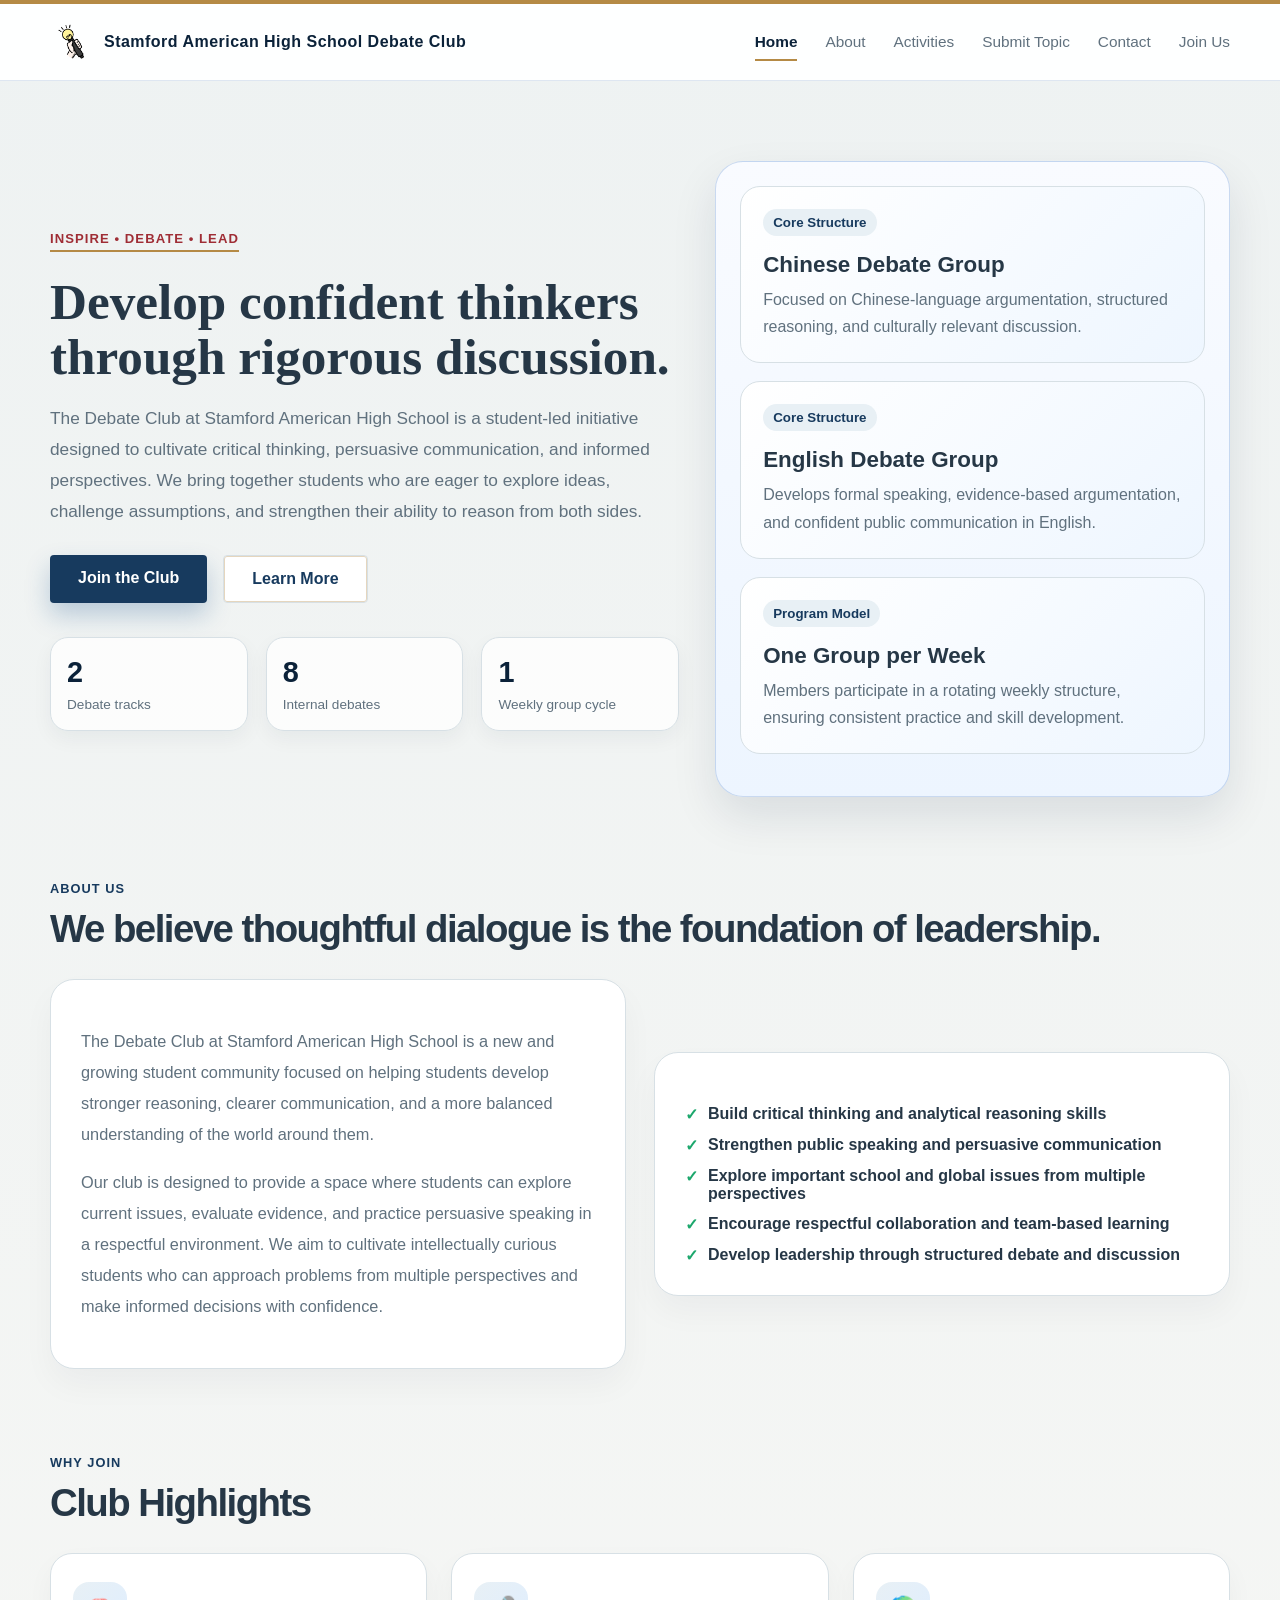
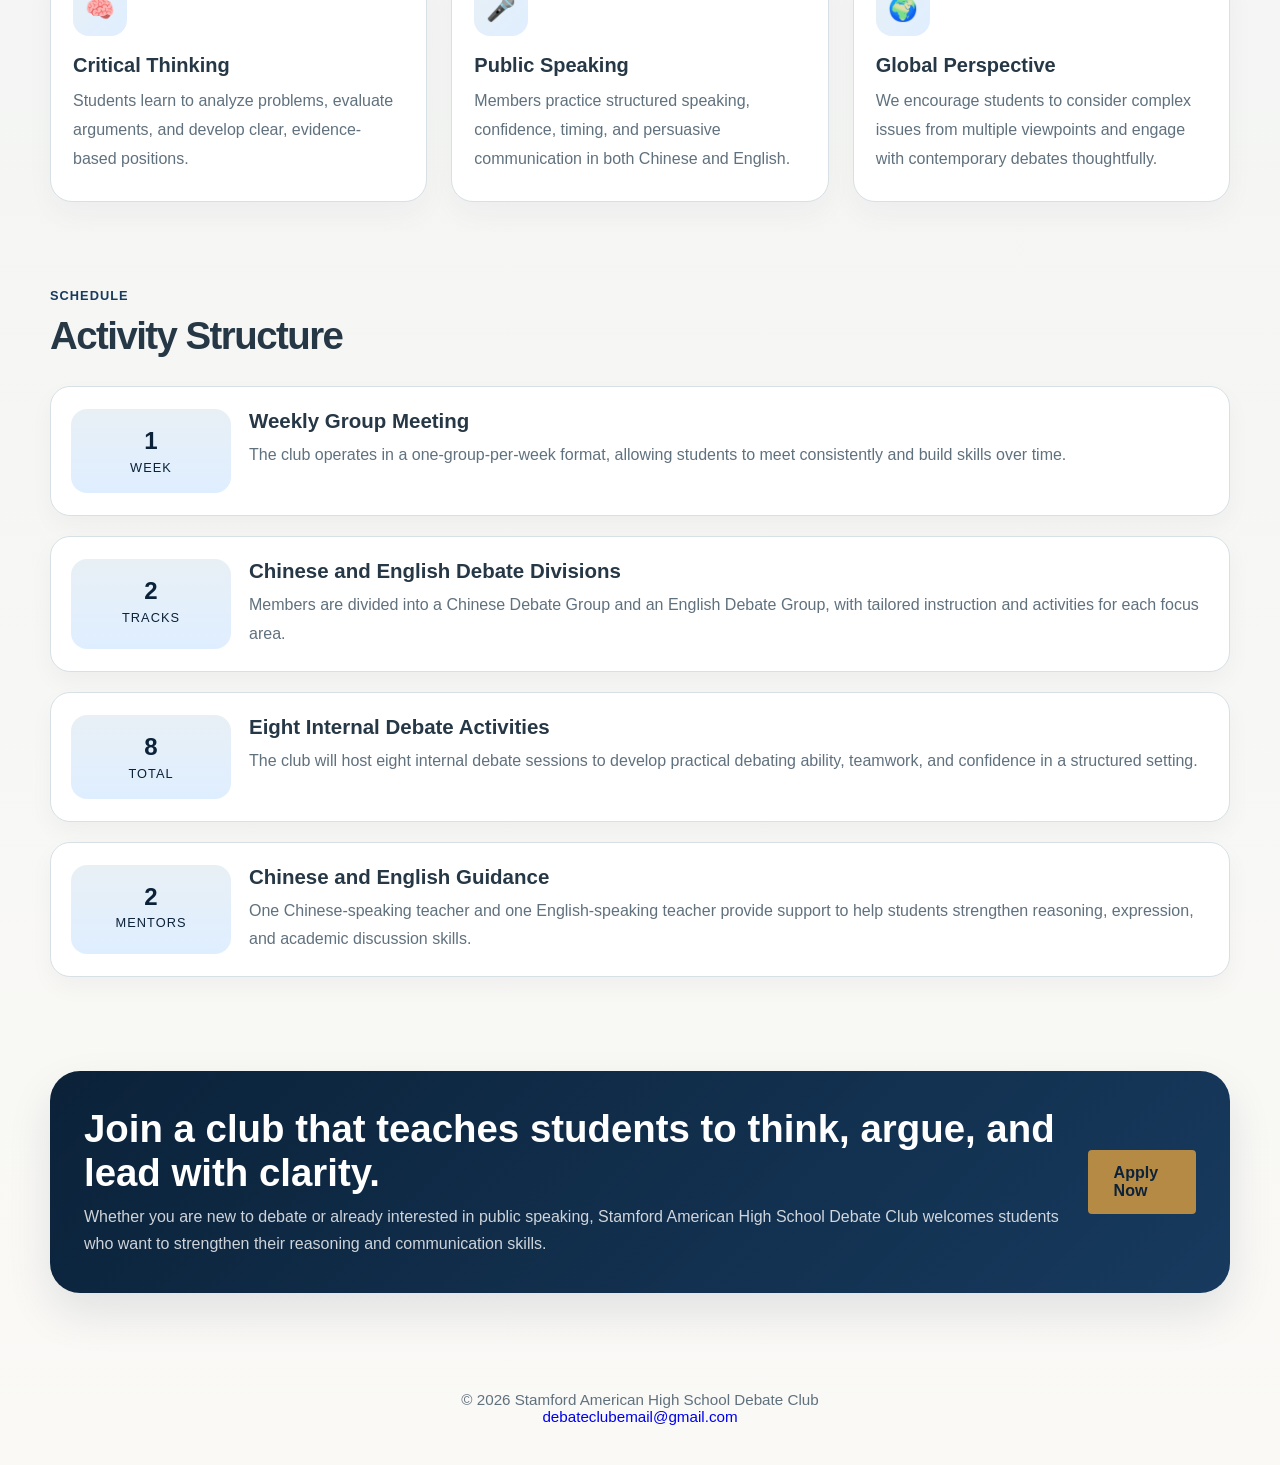
==== index.html @ eecf1a9a "Fix layout and navigation styles" ====
<!DOCTYPE html>
<html lang="zh-HK">
  <head>
    <meta charset="UTF-8" />
    <meta name="viewport" content="width=device-width, initial-scale=1.0" />
    <title>香港國際高中生辯論社 | Debate Society</title>
    <meta
      name="description"
      content="香港國際高中生辯論社是一個聚焦演說、思辨與公共討論的青年社群，鼓勵學生提升批判思維與口頭表達能力。"
    />
    <style>
      :root {
        --bg: #f4f1eb;
        --panel: #ffffff;
        --primary: #173a5e;
        --primary-dark: #0b2239;
        --secondary: #e8f0f5;
        --accent: #b58a45;
        --text: #263746;
        --muted: #60717e;
        --border: #d7e0e5;
        --shadow: 0 20px 45px rgba(11, 34, 57, 0.1);
      }

      * {
        box-sizing: border-box;
      }

      html {
        scroll-behavior: smooth;
      }

      body {
        margin: 0;
        font-family: "Avenir Next", "PingFang TC", "Microsoft JhengHei", sans-serif;
        background: linear-gradient(180deg, #eef2f2 0%, #faf9f6 100%);
        color: var(--text);
      }

      a {
        text-decoration: none;
      }

      img {
        max-width: 100%;
        display: block;
      }

      .container {
        width: min(1180px, calc(100% - 32px));
        margin: 0 auto;
      }

      header {
        position: sticky;
        top: 0;
        z-index: 20;
        background: rgba(255, 255, 255, 0.94);
        border-top: 4px solid var(--accent);
        backdrop-filter: blur(10px);
        border-bottom: 1px solid rgba(219, 228, 240, 0.9);
      }

      .nav {
        display: flex;
        align-items: center;
        justify-content: space-between;
        min-height: 76px;
      }

      .brand {
        display: flex;
        align-items: center;
        gap: 12px;
        font-weight: 700;
        color: var(--primary-dark);
        letter-spacing: 0.03em;
      }

      .logo {
        width: 42px;
        height: 42px;
        border-radius: 0;
        background: transparent;
        color: #fff;
        display: grid;
        place-items: center;
        font-size: 1.25rem;
        box-shadow: none;
      }

      .logo img {
        width: 42px;
        height: 42px;
        object-fit: contain;
      }

      .nav-links {
        display: flex;
        align-items: center;
        gap: 28px;
        font-size: 0.96rem;
        color: var(--muted);
      }

      .nav-links a {
        color: var(--muted);
        position: relative;
      }

      .nav-links a:hover {
        color: var(--primary-dark);
      }

      .nav-links a.active {
        color: var(--primary-dark);
        font-weight: 700;
      }

      .nav-links a.active::after {
        content: "";
        position: absolute;
        left: 0;
        right: 0;
        bottom: -10px;
        height: 2px;
        background: var(--accent);
      }

      .btn {
        display: inline-block;
        border: none;
        border-radius: 4px;
        padding: 14px 28px;
        font-weight: 700;
        cursor: pointer;
        transition: 0.2s ease;
      }

      .btn-primary {
        background: var(--primary);
        color: white;
        box-shadow: 0 12px 24px rgba(18, 78, 138, 0.25);
      }

      .btn-primary:hover {
        transform: translateY(-1px);
      }

      .hero {
        padding: 80px 0 40px;
      }

      .hero-grid {
        display: grid;
        grid-template-columns: 1.1fr 0.9fr;
        gap: 36px;
        align-items: center;
      }

      .eyebrow {
        display: inline-flex;
        align-items: center;
        gap: 8px;
        background: transparent;
        color: #9f2d35;
        border-bottom: 2px solid var(--accent);
        padding: 4px 0;
        font-size: 0.82rem;
        font-weight: 700;
        letter-spacing: 0.08em;
        text-transform: uppercase;
      }

      h1 {
        font-size: clamp(2.6rem, 4vw, 4.5rem);
        line-height: 1.08;
        margin: 22px 0 18px;
        letter-spacing: 0;
        font-family: Georgia, "Times New Roman", serif;
      }

      .hero-copy p {
        font-size: 1.08rem;
        color: var(--muted);
        line-height: 1.8;
        max-width: 600px;
      }

      .hero-actions {
        display: flex;
        gap: 16px;
        flex-wrap: wrap;
        margin-top: 28px;
      }

      .btn-secondary {
        background: var(--panel);
        border: 1px solid var(--border);
        color: var(--primary);
        box-shadow: inset 0 0 0 1px rgba(181, 138, 69, 0.35);
      }

      .stats {
        display: grid;
        grid-template-columns: repeat(3, minmax(120px, 1fr));
        gap: 18px;
        margin-top: 34px;
      }

      .stat {
        background: rgba(255, 255, 255, 0.8);
        border: 1px solid var(--border);
        border-radius: 18px;
        padding: 18px 16px;
        box-shadow: 0 8px 20px rgba(15, 31, 51, 0.05);
      }

      .stat strong {
        display: block;
        font-size: 1.8rem;
        color: var(--primary-dark);
      }

      .stat span {
        display: block;
        margin-top: 8px;
        font-size: 0.85rem;
        color: var(--muted);
      }

      .hero-card {
        background: linear-gradient(180deg, #f9fbff 0%, #edf5ff 100%);
        border: 1px solid rgba(143, 176, 221, 0.45);
        border-radius: 28px;
        box-shadow: var(--shadow);
        padding: 24px;
      }

      .event-box {
        background: linear-gradient(135deg, #ffffff, #eef6ff);
        border-radius: 20px;
        padding: 22px;
        border: 1px solid var(--border);
        margin-bottom: 18px;
      }

      .event-box small {
        display: inline-block;
        background: var(--secondary);
        color: var(--primary);
        padding: 6px 10px;
        border-radius: 999px;
        font-weight: 700;
      }

      .event-box h3 {
        margin: 16px 0 8px;
        font-size: 1.4rem;
      }

      .event-box p {
        margin: 0;
        color: var(--muted);
        line-height: 1.7;
      }

      .section {
        padding: 42px 0;
      }

      .section-heading {
        margin-bottom: 28px;
      }

      .section-heading span {
        color: var(--primary);
        font-weight: 700;
        letter-spacing: 0.08em;
        text-transform: uppercase;
        font-size: 0.8rem;
      }

      .section-heading h2 {
        margin: 10px 0 0;
        font-size: clamp(2rem, 3vw, 3rem);
        letter-spacing: -0.04em;
      }

      .grid-three {
        display: grid;
        grid-template-columns: repeat(3, minmax(0, 1fr));
        gap: 24px;
      }

      .card {
        background: var(--panel);
        border: 1px solid var(--border);
        border-radius: 22px;
        padding: 28px 22px;
        box-shadow: 0 12px 28px rgba(15, 31, 51, 0.04);
      }

      .icon {
        width: 54px;
        height: 54px;
        border-radius: 16px;
        display: grid;
        place-items: center;
        background: linear-gradient(135deg, var(--secondary), #dfeeff);
        color: var(--primary);
        font-size: 1.5rem;
        margin-bottom: 18px;
      }

      .card h3 {
        margin: 0 0 10px;
        font-size: 1.25rem;
      }

      .card p {
        margin: 0;
        line-height: 1.8;
        color: var(--muted);
      }

      .about-grid {
        display: grid;
        grid-template-columns: 1fr 1fr;
        gap: 28px;
        align-items: center;
      }

      .about-panel {
        background: var(--panel);
        border: 1px solid var(--border);
        border-radius: 24px;
        padding: 30px;
        box-shadow: 0 16px 32px rgba(15, 31, 51, 0.04);
      }

      .about-panel p {
        color: var(--muted);
        line-height: 1.9;
        font-size: 1.02rem;
      }

      .check-list {
        list-style: none;
        padding: 0;
        margin: 22px 0 0;
        display: grid;
        gap: 12px;
      }

      .check-list li {
        display: flex;
        gap: 10px;
        color: var(--text);
        font-weight: 600;
      }

      .check-list li::before {
        content: "✓";
        color: #1ca76c;
        font-weight: 900;
      }

      .schedule {
        display: grid;
        gap: 20px;
      }

      .schedule-item {
        display: grid;
        grid-template-columns: 160px 1fr;
        gap: 18px;
        background: var(--panel);
        border: 1px solid var(--border);
        border-radius: 20px;
        padding: 22px 20px;
        box-shadow: 0 10px 24px rgba(15, 31, 51, 0.04);
      }

      .date {
        background: linear-gradient(180deg, var(--secondary), #dfeeff);
        border-radius: 16px;
        padding: 18px 14px;
        text-align: center;
        color: var(--primary-dark);
      }

      .date strong {
        display: block;
        font-size: 1.5rem;
        line-height: 1.2;
      }

      .date span {
        display: block;
        font-size: 0.8rem;
        letter-spacing: 0.08em;
        text-transform: uppercase;
        margin-top: 4px;
      }

      .schedule-content h3 {
        margin: 0 0 8px;
        font-size: 1.28rem;
      }

      .schedule-content p {
        margin: 0;
        line-height: 1.8;
        color: var(--muted);
      }

      .cta {
        padding: 52px 0 72px;
      }

      .cta-box {
        background: linear-gradient(135deg, var(--primary-dark), var(--primary));
        color: white;
        border-radius: 30px;
        padding: 36px 34px;
        display: flex;
        align-items: center;
        justify-content: space-between;
        gap: 20px;
        box-shadow: var(--shadow);
      }

      .cta-box h2 {
        margin: 0 0 8px;
        font-size: clamp(1.8rem, 3vw, 2.6rem);
      }

      .cta-box p {
        margin: 0;
        color: rgba(255, 255, 255, 0.8);
        line-height: 1.7;
      }

      .cta-box .btn {
        background: var(--accent);
        color: var(--primary-dark);
        padding-inline: 26px;
      }

      footer {
        padding: 26px 0 40px;
        text-align: center;
        color: var(--muted);
        font-size: 0.95rem;
      }

      @media (max-width: 900px) {
        .hero-grid,
        .about-grid,
        .grid-three {
          grid-template-columns: 1fr;
        }

        .nav {
          flex-wrap: wrap;
          gap: 12px;
          padding: 12px 0;
        }

        .nav-links {
          width: 100%;
          justify-content: space-between;
          gap: 12px;
          flex-wrap: wrap;
        }
      }

      @media (max-width: 620px) {
        .nav {
          gap: 10px;
        }

        .brand {
          width: 100%;
        }

        .brand span {
          font-size: 0.9rem;
          line-height: 1.25;
        }

        .nav-links {
          width: 100%;
          justify-content: flex-start;
          overflow-x: auto;
          flex-wrap: nowrap;
          padding-bottom: 4px;
          white-space: nowrap;
        }

        .schedule-item {
          grid-template-columns: 1fr;
        }

        .cta-box {
          flex-direction: column;
          align-items: flex-start;
        }

        .stats {
          grid-template-columns: 1fr;
        }
      }
    </style>
  </head>
  <body>
    <header>
      <div class="container nav">
        <div class="brand">
          <div class="logo">
            <img src="debate-club-logo.png" alt="Stamford American High School Debate Club logo" onerror="this.style.display='none'; this.parentElement.textContent='D';" />
          </div>
          <span>Stamford American High School Debate Club</span>
        </div>

        <nav class="nav-links" aria-label="Main navigation">
          <a href="index.html" class="active">Home</a>
          <a href="about.html">About</a>
          <a href="activities.html">Activities</a>
          <a href="topics.html">Submit Topic</a>
          <a href="contact.html">Contact</a>
          <a href="https://docs.google.com/forms/d/e/1FAIpQLSdCevJxWN49QjfQJ-eBzzeomflN6wFePAlfBcm75fVseMZG7w/viewform?usp=dialog" target="_blank" rel="noopener">Join Us</a>
        </nav>
      </div>
    </header>

    <main>
      <section class="hero">
        <div class="container hero-grid">
          <div class="hero-copy">
            <div class="eyebrow">Inspire • Debate • Lead</div>
            <h1>Develop confident thinkers through rigorous discussion.</h1>
            <p>
              The Debate Club at Stamford American High School is a student-led initiative designed to cultivate critical thinking,
              persuasive communication, and informed perspectives. We bring together students who are eager to explore ideas,
              challenge assumptions, and strengthen their ability to reason from both sides.
            </p>

            <div class="hero-actions">
              <a class="btn btn-primary" href="https://docs.google.com/forms/d/e/1FAIpQLSdCevJxWN49QjfQJ-eBzzeomflN6wFePAlfBcm75fVseMZG7w/viewform?usp=dialog" target="_blank" rel="noopener">Join the Club</a>
              <a class="btn btn-secondary" href="about.html">Learn More</a>
            </div>

            <div class="stats">
              <div class="stat">
                <strong>2</strong>
                <span>Debate tracks</span>
              </div>
              <div class="stat">
                <strong>8</strong>
                <span>Internal debates</span>
              </div>
              <div class="stat">
                <strong>1</strong>
                <span>Weekly group cycle</span>
              </div>
            </div>
          </div>

          <div class="hero-card" aria-label="Club activity preview">
            <div class="event-box">
              <small>Core Structure</small>
              <h3>Chinese Debate Group</h3>
              <p>Focused on Chinese-language argumentation, structured reasoning, and culturally relevant discussion.</p>
            </div>
            <div class="event-box">
              <small>Core Structure</small>
              <h3>English Debate Group</h3>
              <p>Develops formal speaking, evidence-based argumentation, and confident public communication in English.</p>
            </div>
            <div class="event-box">
              <small>Program Model</small>
              <h3>One Group per Week</h3>
              <p>Members participate in a rotating weekly structure, ensuring consistent practice and skill development.</p>
            </div>
          </div>
        </div>
      </section>

      <section class="section" id="about">
        <div class="container">
          <div class="section-heading">
            <span>About Us</span>
            <h2>We believe thoughtful dialogue is the foundation of leadership.</h2>
          </div>

          <div class="about-grid">
            <div class="about-panel">
              <p>
                The Debate Club at Stamford American High School is a new and growing student community focused on helping students
                develop stronger reasoning, clearer communication, and a more balanced understanding of the world around them.
              </p>
              <p>
                Our club is designed to provide a space where students can explore current issues, evaluate evidence, and practice
                persuasive speaking in a respectful environment. We aim to cultivate intellectually curious students who can approach
                problems from multiple perspectives and make informed decisions with confidence.
              </p>
            </div>

            <div class="about-panel">
              <ul class="check-list">
                <li>Build critical thinking and analytical reasoning skills</li>
                <li>Strengthen public speaking and persuasive communication</li>
                <li>Explore important school and global issues from multiple perspectives</li>
                <li>Encourage respectful collaboration and team-based learning</li>
                <li>Develop leadership through structured debate and discussion</li>
              </ul>
            </div>
          </div>
        </div>
      </section>

      <section class="section" id="features">
        <div class="container">
          <div class="section-heading">
            <span>Why Join</span>
            <h2>Club Highlights</h2>
          </div>

          <div class="grid-three">
            <article class="card">
              <div class="icon">🧠</div>
              <h3>Critical Thinking</h3>
              <p>Students learn to analyze problems, evaluate arguments, and develop clear, evidence-based positions.</p>
            </article>

            <article class="card">
              <div class="icon">🎤</div>
              <h3>Public Speaking</h3>
              <p>Members practice structured speaking, confidence, timing, and persuasive communication in both Chinese and English.</p>
            </article>

            <article class="card">
              <div class="icon">🌍</div>
              <h3>Global Perspective</h3>
              <p>We encourage students to consider complex issues from multiple viewpoints and engage with contemporary debates thoughtfully.</p>
            </article>
          </div>
        </div>
      </section>

      <section class="section" id="schedule">
        <div class="container">
          <div class="section-heading">
            <span>Schedule</span>
            <h2>Activity Structure</h2>
          </div>

          <div class="schedule">
            <article class="schedule-item">
              <div class="date">
                <strong>1</strong>
                <span>Week</span>
              </div>
              <div class="schedule-content">
                <h3>Weekly Group Meeting</h3>
                <p>
                  The club operates in a one-group-per-week format, allowing students to meet consistently and build skills over time.
                </p>
              </div>
            </article>

            <article class="schedule-item">
              <div class="date">
                <strong>2</strong>
                <span>Tracks</span>
              </div>
              <div class="schedule-content">
                <h3>Chinese and English Debate Divisions</h3>
                <p>
                  Members are divided into a Chinese Debate Group and an English Debate Group, with tailored instruction and activities for each focus area.
                </p>
              </div>
            </article>

            <article class="schedule-item">
              <div class="date">
                <strong>8</strong>
                <span>Total</span>
              </div>
              <div class="schedule-content">
                <h3>Eight Internal Debate Activities</h3>
                <p>
                  The club will host eight internal debate sessions to develop practical debating ability, teamwork, and confidence in a structured setting.
                </p>
              </div>
            </article>

            <article class="schedule-item">
              <div class="date">
                <strong>2</strong>
                <span>Mentors</span>
              </div>
              <div class="schedule-content">
                <h3>Chinese and English Guidance</h3>
                <p>
                  One Chinese-speaking teacher and one English-speaking teacher provide support to help students strengthen reasoning, expression, and academic discussion skills.
                </p>
              </div>
            </article>
          </div>
        </div>
      </section>

      <section class="cta" id="join">
        <div class="container">
          <div class="cta-box">
            <div>
              <h2>Join a club that teaches students to think, argue, and lead with clarity.</h2>
              <p>
                Whether you are new to debate or already interested in public speaking, Stamford American High School Debate Club welcomes students who want to strengthen their reasoning and communication skills.
              </p>
            </div>
            <a class="btn" href="https://docs.google.com/forms/d/e/1FAIpQLSdCevJxWN49QjfQJ-eBzzeomflN6wFePAlfBcm75fVseMZG7w/viewform?usp=dialog" target="_blank" rel="noopener">Apply Now</a>
          </div>
        </div>
      </section>
    </main>

    <footer>
      <div>© 2026 Stamford American High School Debate Club</div>
      <a href="mailto:debateclubemail@gmail.com">debateclubemail@gmail.com</a>
    </footer>
  </body>
</html>
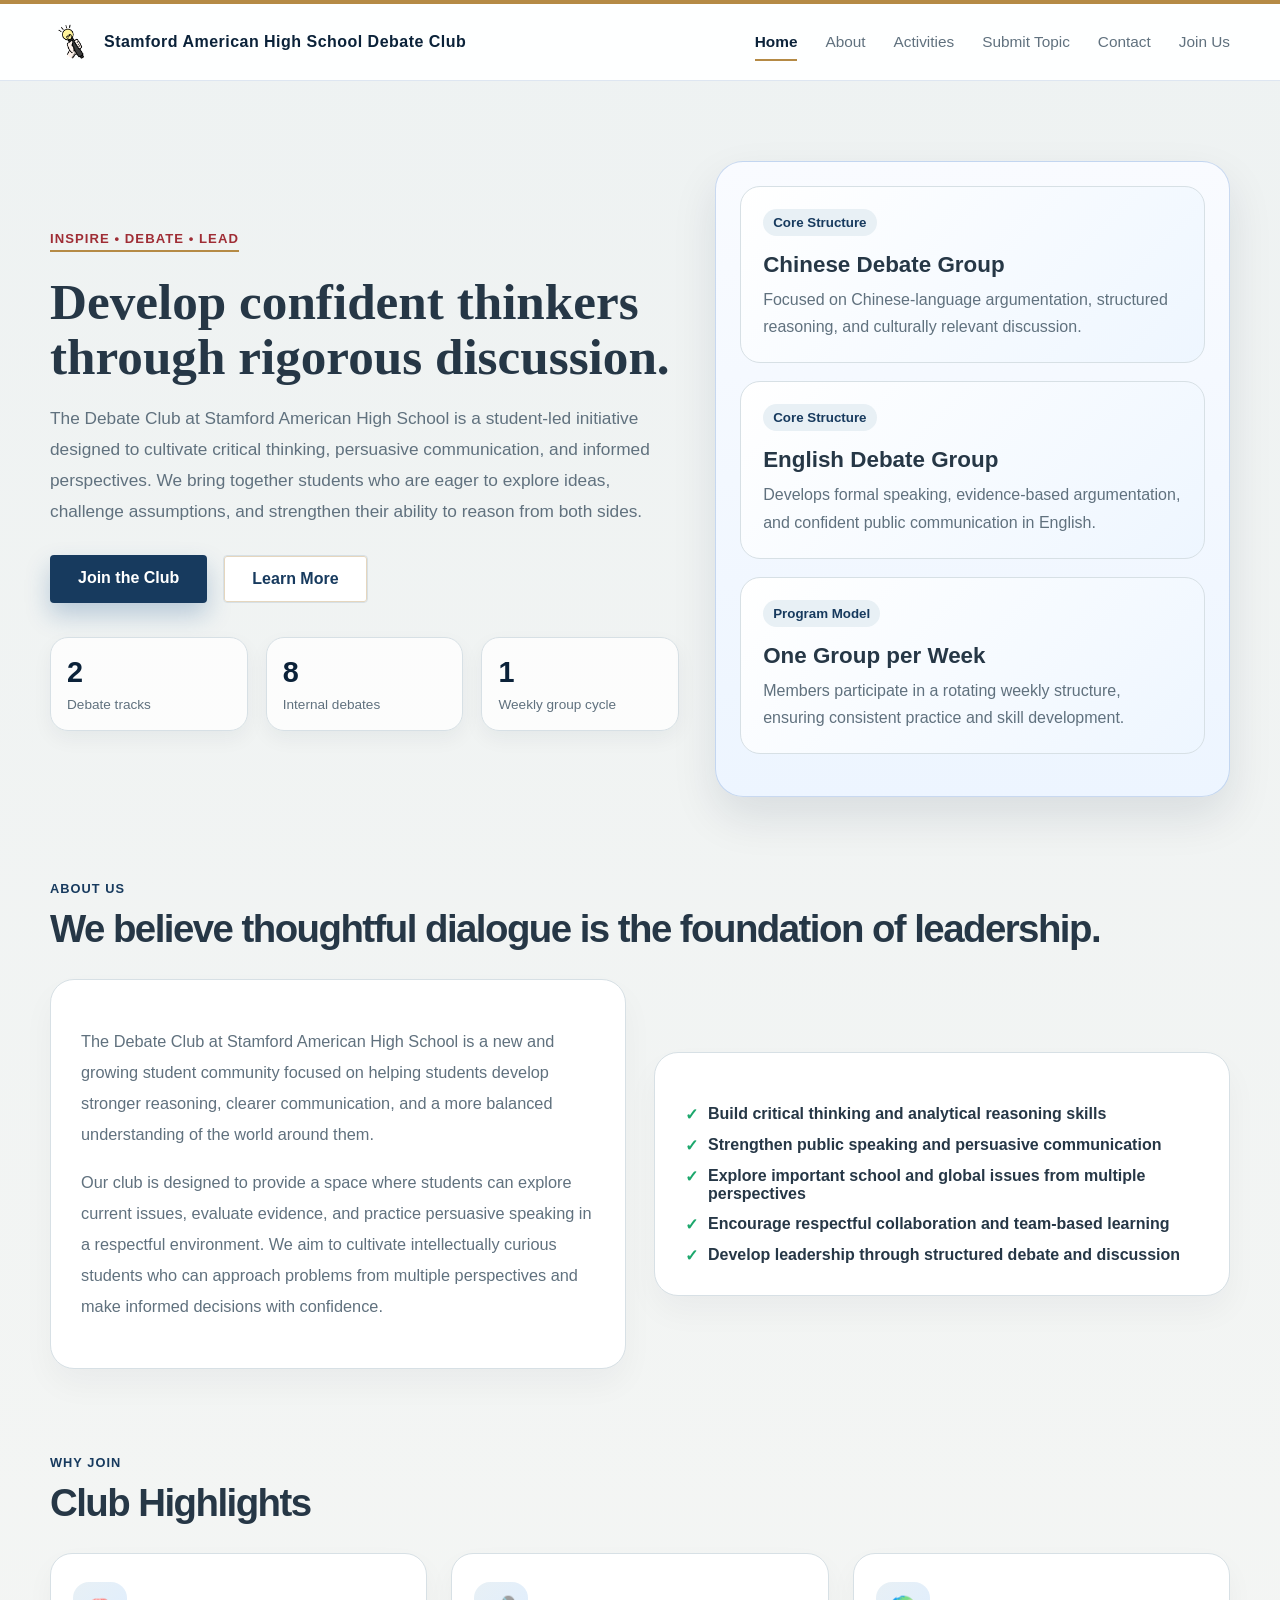
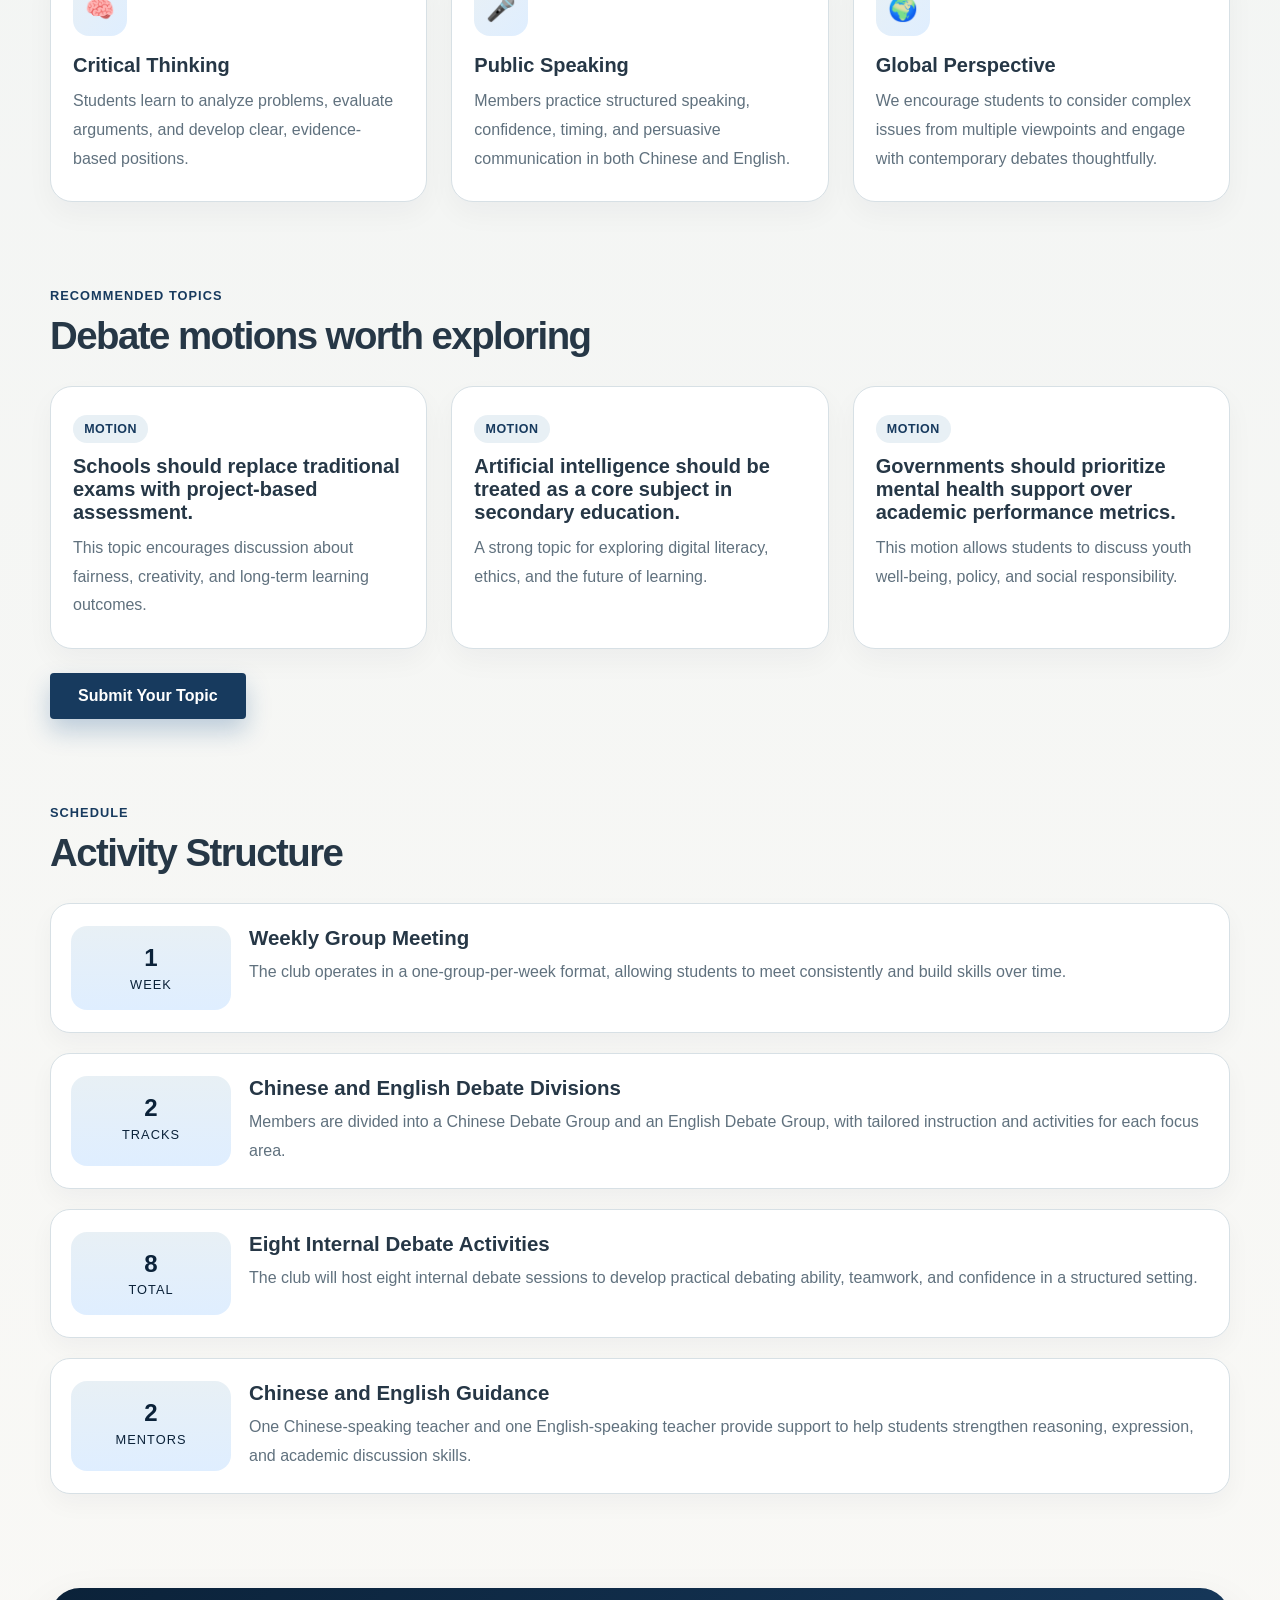
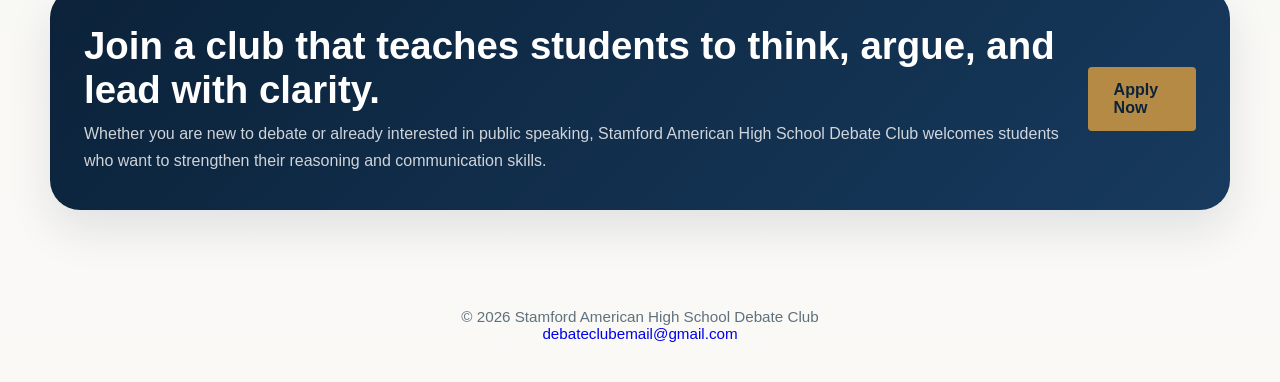
==== commit 60140ddd: "Add recommended topic section" ====
--- a/index.html
+++ b/index.html
@@ -3,10 +3,10 @@
   <head>
     <meta charset="UTF-8" />
     <meta name="viewport" content="width=device-width, initial-scale=1.0" />
-    <title>香港國際高中生辯論社 | Debate Society</title>
+    <title>Stamford American High School Debate Club</title>
     <meta
       name="description"
-      content="香港國際高中生辯論社是一個聚焦演說、思辨與公共討論的青年社群，鼓勵學生提升批判思維與口頭表達能力。"
+      content="Stamford American High School Debate Club is a student-led debate community focused on critical thinking, persuasive communication, and respectful discussion."
     />
     <style>
       :root {
@@ -446,6 +446,25 @@
         background: var(--accent);
         color: var(--primary-dark);
         padding-inline: 26px;
+      }
+
+      .recommend-actions {
+        margin-top: 24px;
+        display: flex;
+        justify-content: flex-start;
+      }
+
+      .topic-tag {
+        display: inline-block;
+        margin-bottom: 12px;
+        padding: 0.42rem 0.7rem;
+        border-radius: 999px;
+        background: var(--secondary);
+        color: var(--primary);
+        font-size: 0.78rem;
+        font-weight: 700;
+        letter-spacing: 0.04em;
+        text-transform: uppercase;
       }
 
       footer {
@@ -650,6 +669,39 @@
         </div>
       </section>
 
+      <section class="section" id="recommended-topics">
+        <div class="container">
+          <div class="section-heading">
+            <span>Recommended Topics</span>
+            <h2>Debate motions worth exploring</h2>
+          </div>
+
+          <div class="grid-three">
+            <article class="card">
+              <span class="topic-tag">Motion</span>
+              <h3>Schools should replace traditional exams with project-based assessment.</h3>
+              <p>This topic encourages discussion about fairness, creativity, and long-term learning outcomes.</p>
+            </article>
+
+            <article class="card">
+              <span class="topic-tag">Motion</span>
+              <h3>Artificial intelligence should be treated as a core subject in secondary education.</h3>
+              <p>A strong topic for exploring digital literacy, ethics, and the future of learning.</p>
+            </article>
+
+            <article class="card">
+              <span class="topic-tag">Motion</span>
+              <h3>Governments should prioritize mental health support over academic performance metrics.</h3>
+              <p>This motion allows students to discuss youth well-being, policy, and social responsibility.</p>
+            </article>
+          </div>
+
+          <div class="recommend-actions">
+            <a class="btn btn-primary" href="topics.html">Submit Your Topic</a>
+          </div>
+        </div>
+      </section>
+
       <section class="section" id="schedule">
         <div class="container">
           <div class="section-heading">
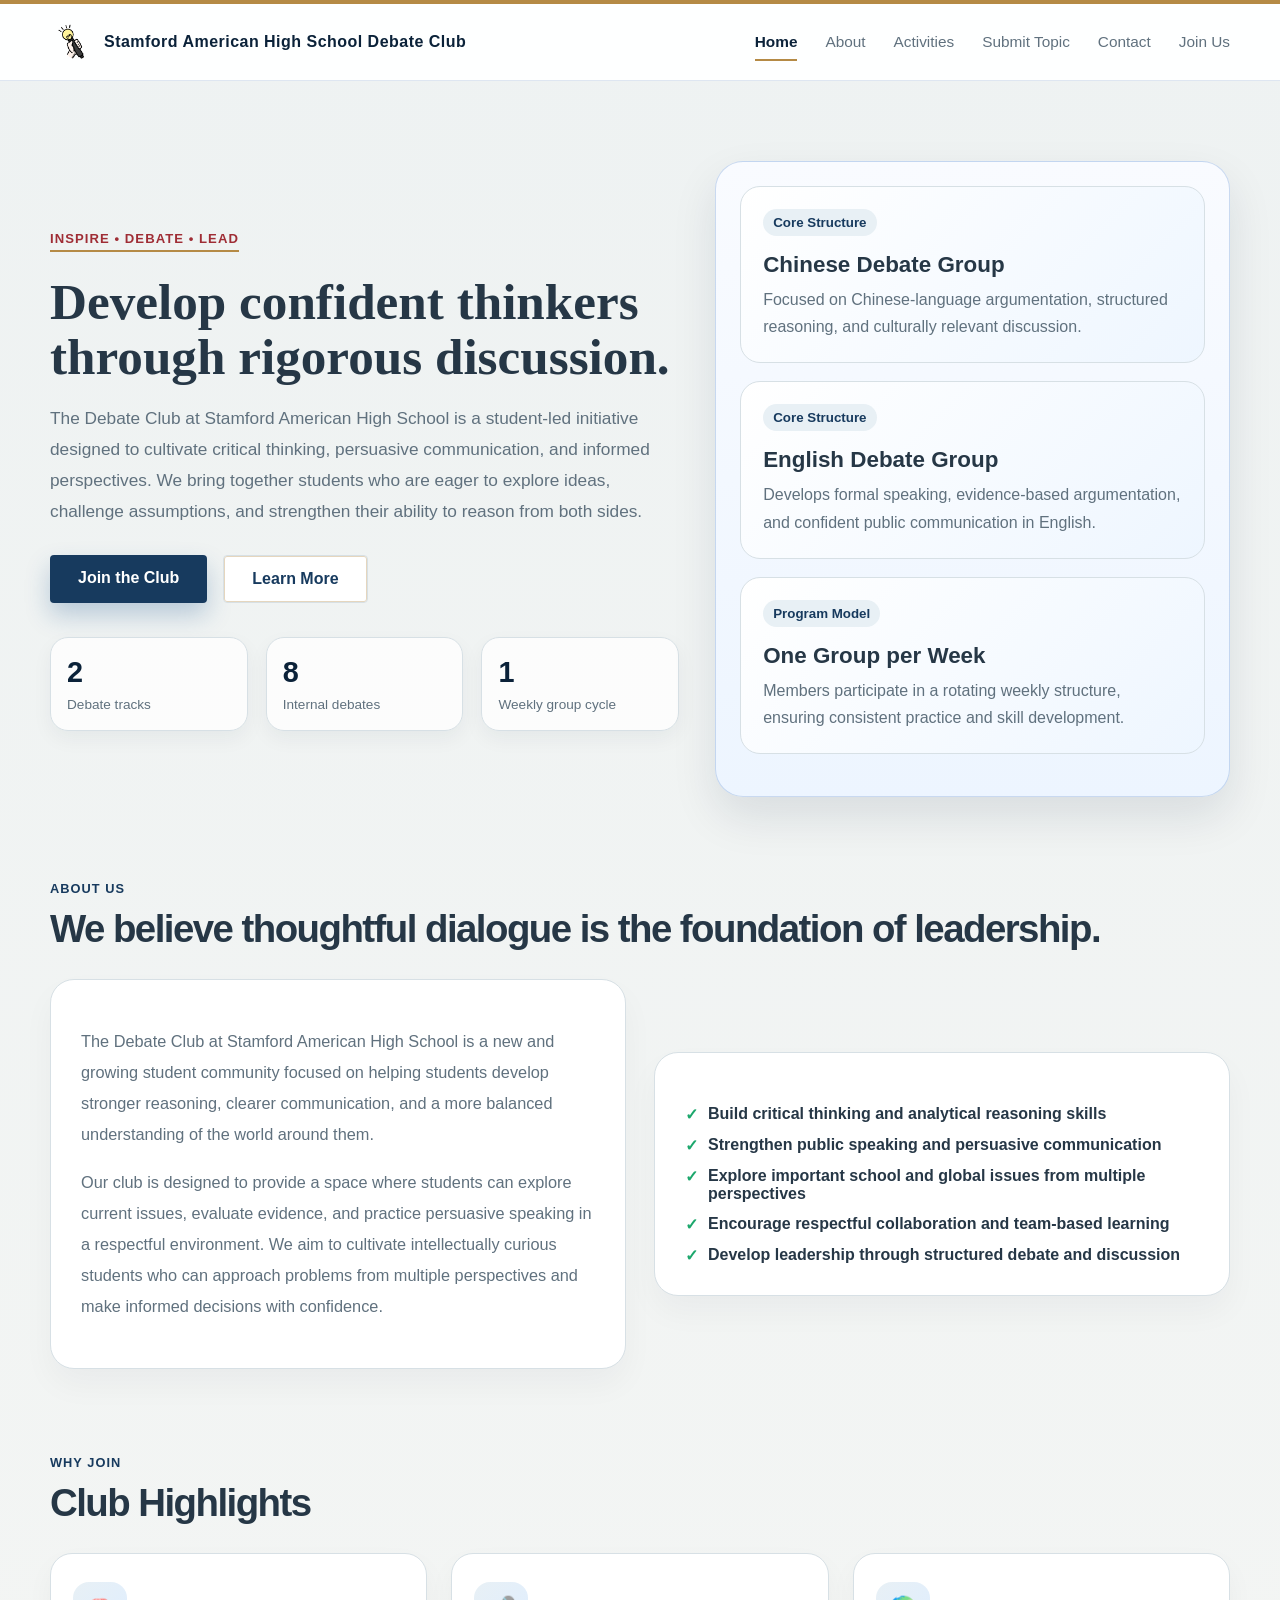
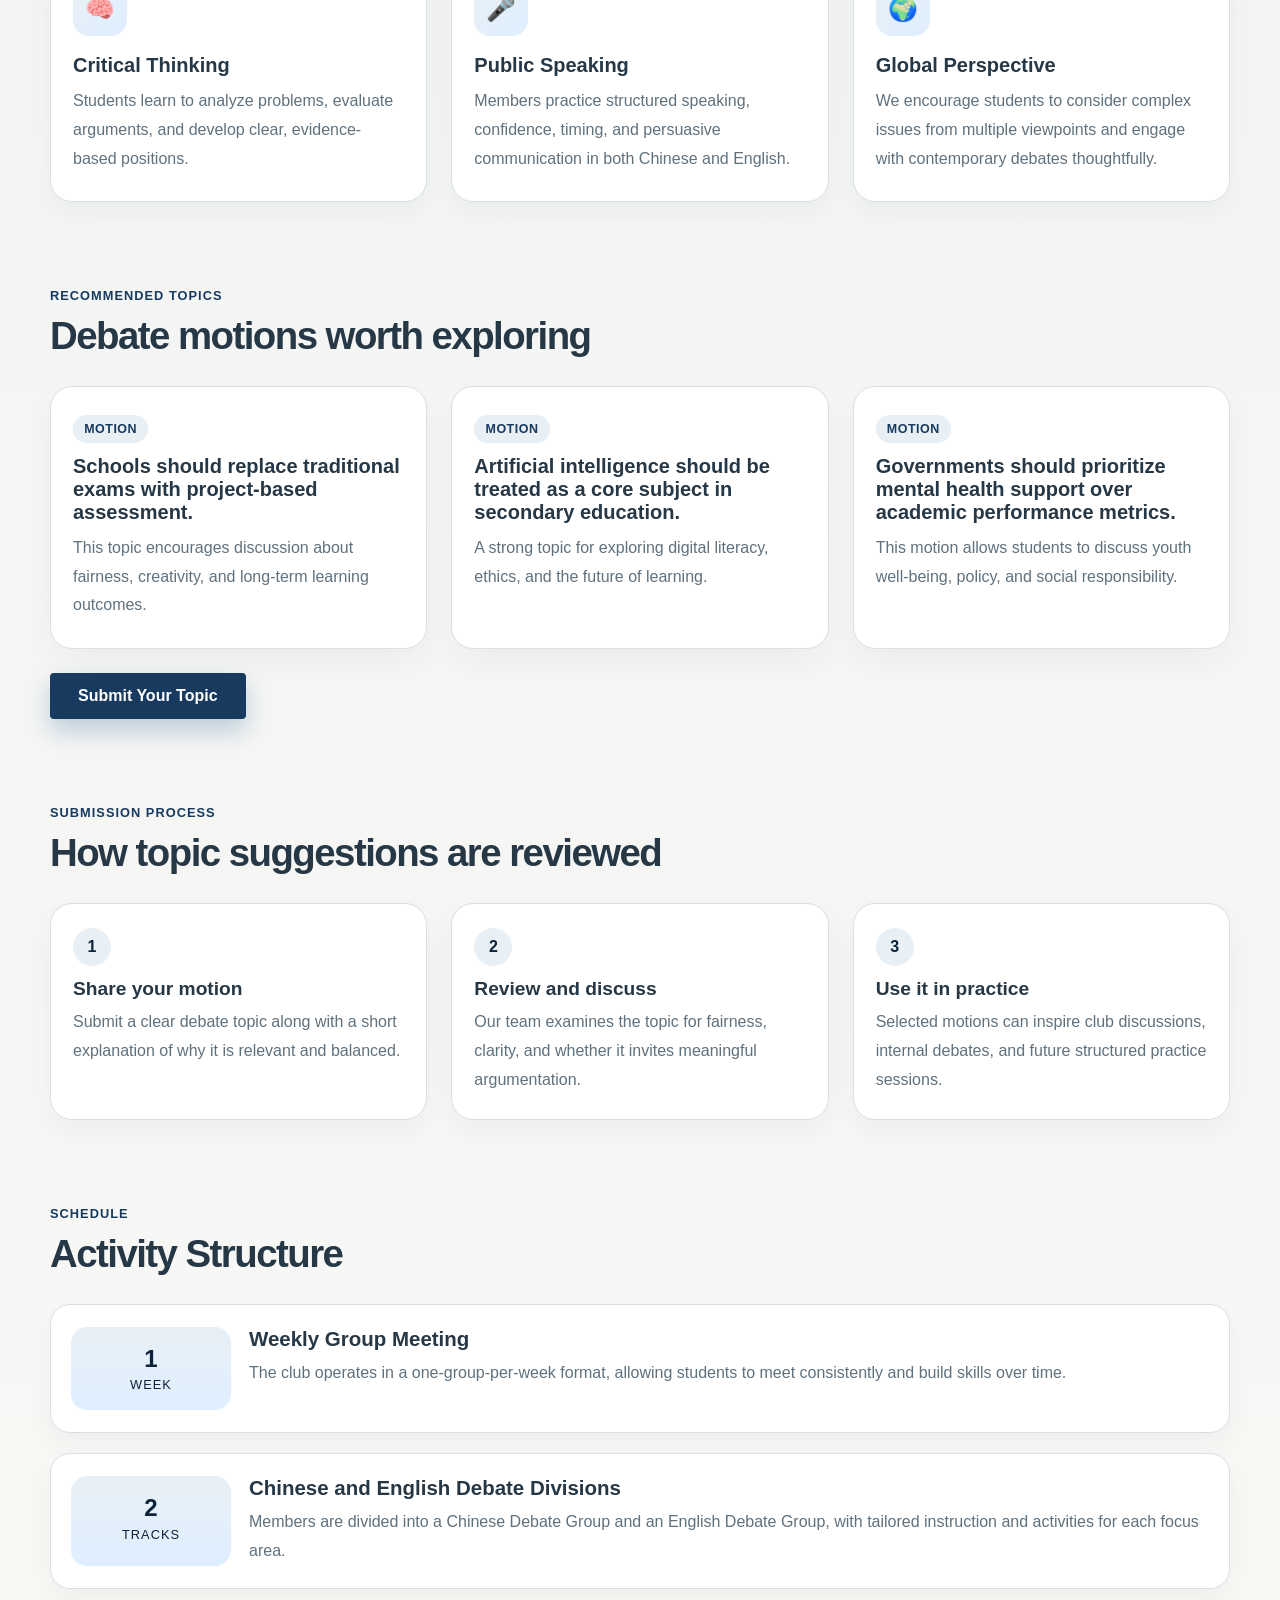
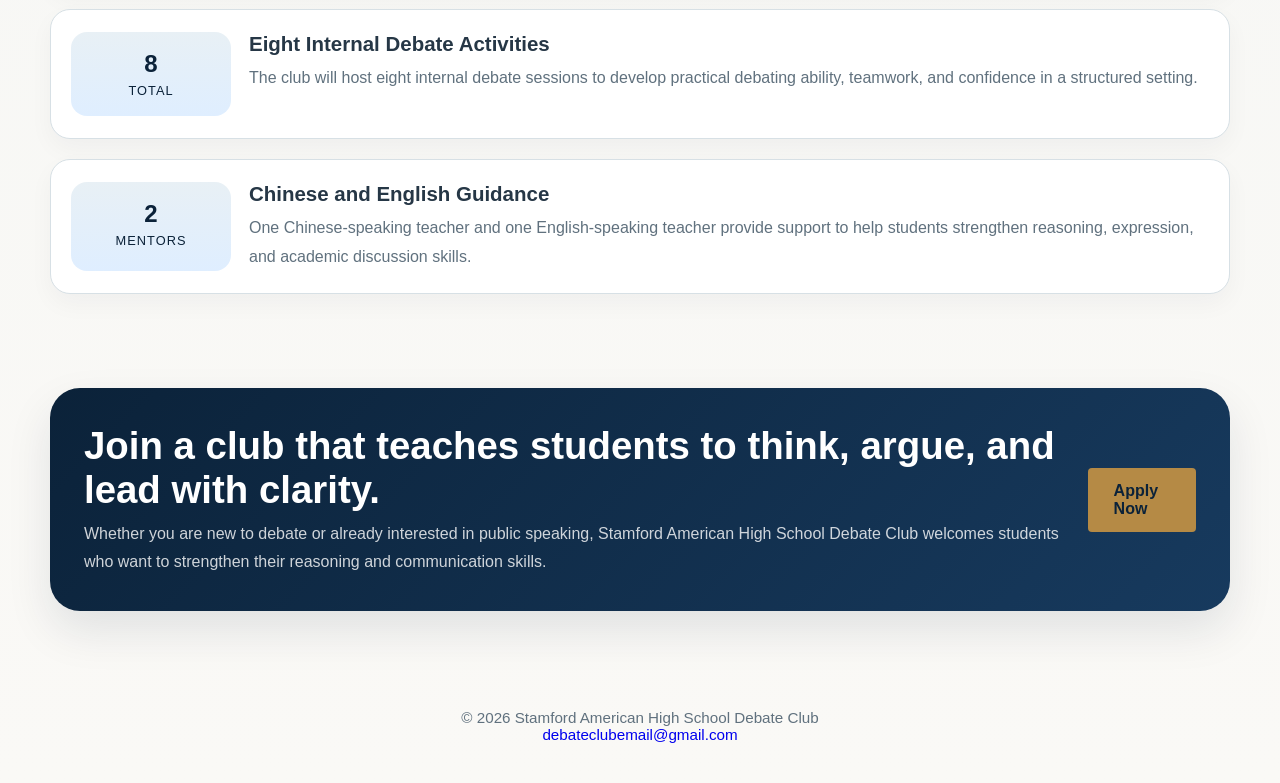
==== commit 68500a6b: "Finalize club website refinement" ====
--- a/index.html
+++ b/index.html
@@ -467,6 +467,45 @@
         text-transform: uppercase;
       }
 
+      .process-grid {
+        display: grid;
+        grid-template-columns: repeat(3, minmax(0, 1fr));
+        gap: 24px;
+        margin-top: 24px;
+      }
+
+      .process-step {
+        background: var(--panel);
+        border: 1px solid var(--border);
+        border-radius: 22px;
+        padding: 24px 22px;
+        box-shadow: 0 12px 28px rgba(15, 31, 51, 0.04);
+      }
+
+      .process-step .step-number {
+        display: inline-flex;
+        align-items: center;
+        justify-content: center;
+        width: 38px;
+        height: 38px;
+        border-radius: 50%;
+        background: var(--secondary);
+        color: var(--primary-dark);
+        font-weight: 800;
+        margin-bottom: 12px;
+      }
+
+      .process-step h3 {
+        margin: 0 0 8px;
+        font-size: 1.2rem;
+      }
+
+      .process-step p {
+        margin: 0;
+        color: var(--muted);
+        line-height: 1.8;
+      }
+
       footer {
         padding: 26px 0 40px;
         text-align: center;
@@ -702,6 +741,35 @@
         </div>
       </section>
 
+      <section class="section" id="submission-process">
+        <div class="container">
+          <div class="section-heading">
+            <span>Submission Process</span>
+            <h2>How topic suggestions are reviewed</h2>
+          </div>
+
+          <div class="process-grid">
+            <article class="process-step">
+              <div class="step-number">1</div>
+              <h3>Share your motion</h3>
+              <p>Submit a clear debate topic along with a short explanation of why it is relevant and balanced.</p>
+            </article>
+
+            <article class="process-step">
+              <div class="step-number">2</div>
+              <h3>Review and discuss</h3>
+              <p>Our team examines the topic for fairness, clarity, and whether it invites meaningful argumentation.</p>
+            </article>
+
+            <article class="process-step">
+              <div class="step-number">3</div>
+              <h3>Use it in practice</h3>
+              <p>Selected motions can inspire club discussions, internal debates, and future structured practice sessions.</p>
+            </article>
+          </div>
+        </div>
+      </section>
+
       <section class="section" id="schedule">
         <div class="container">
           <div class="section-heading">
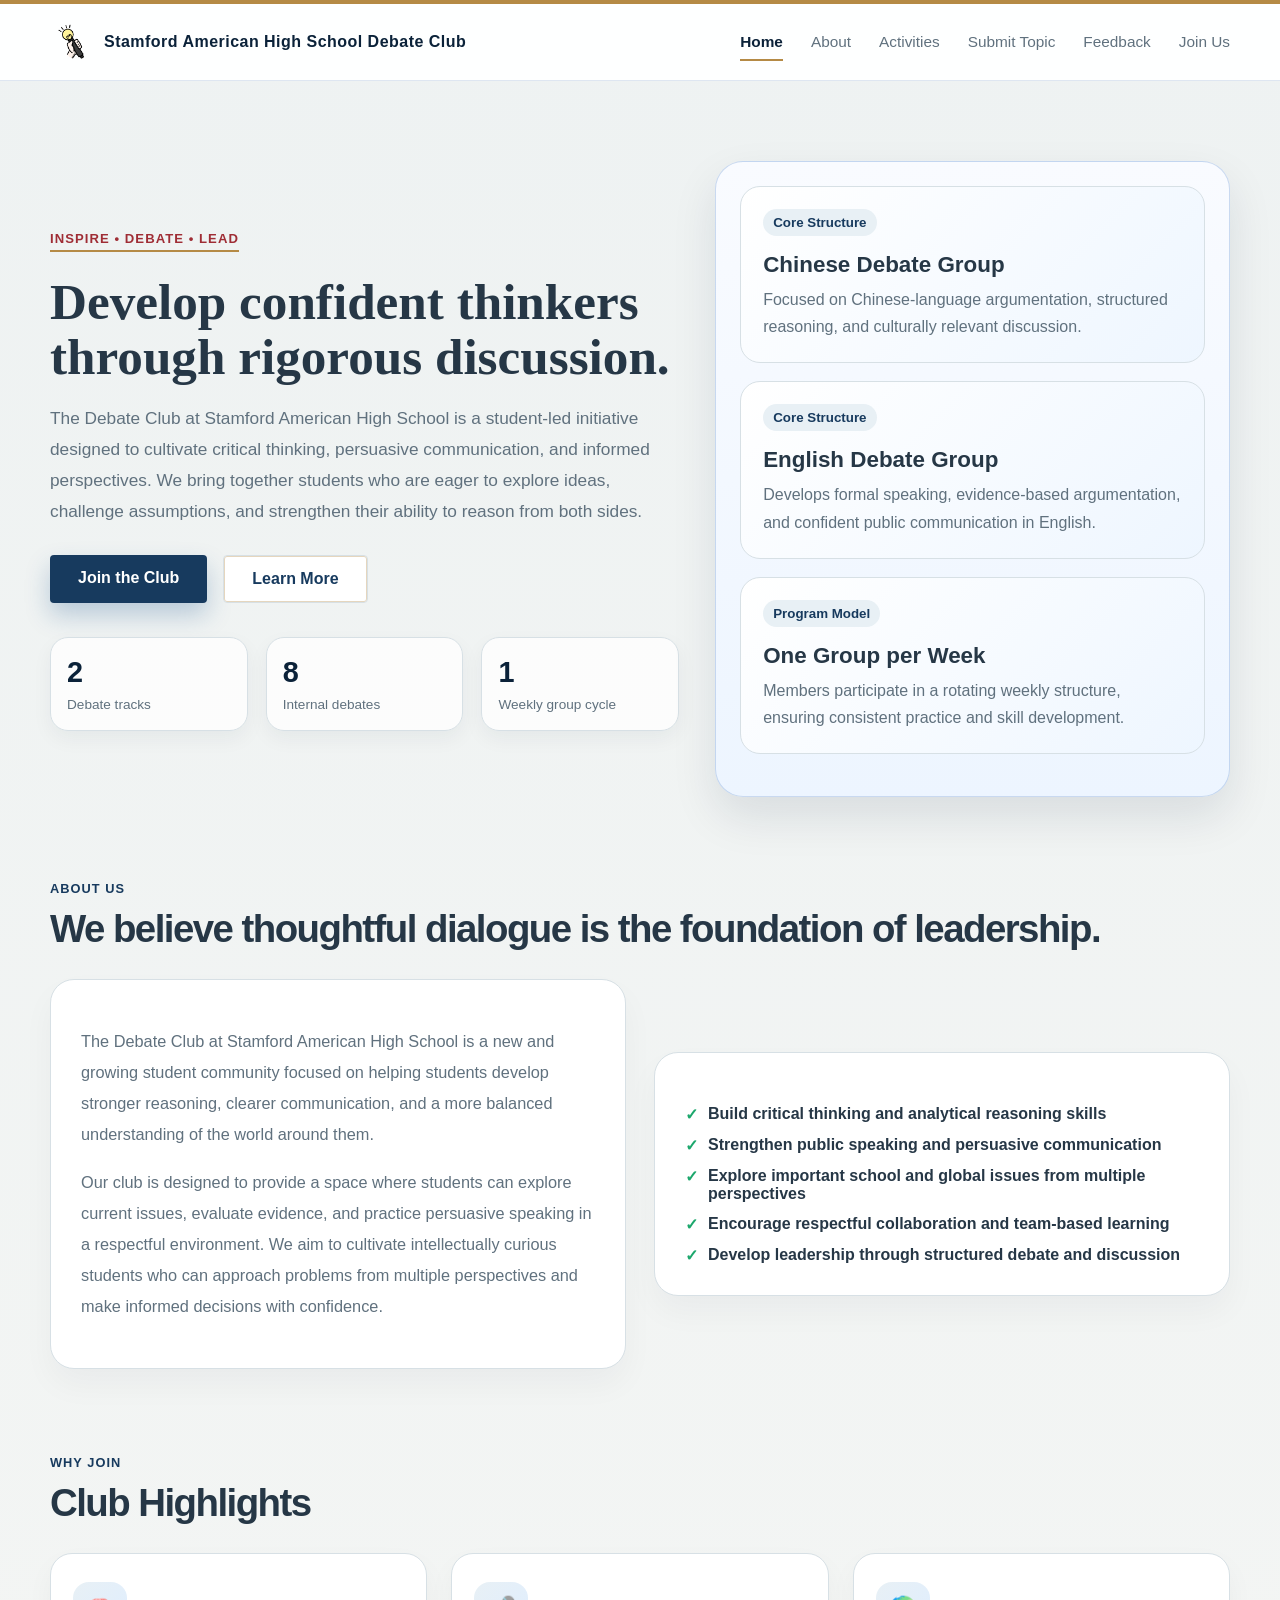
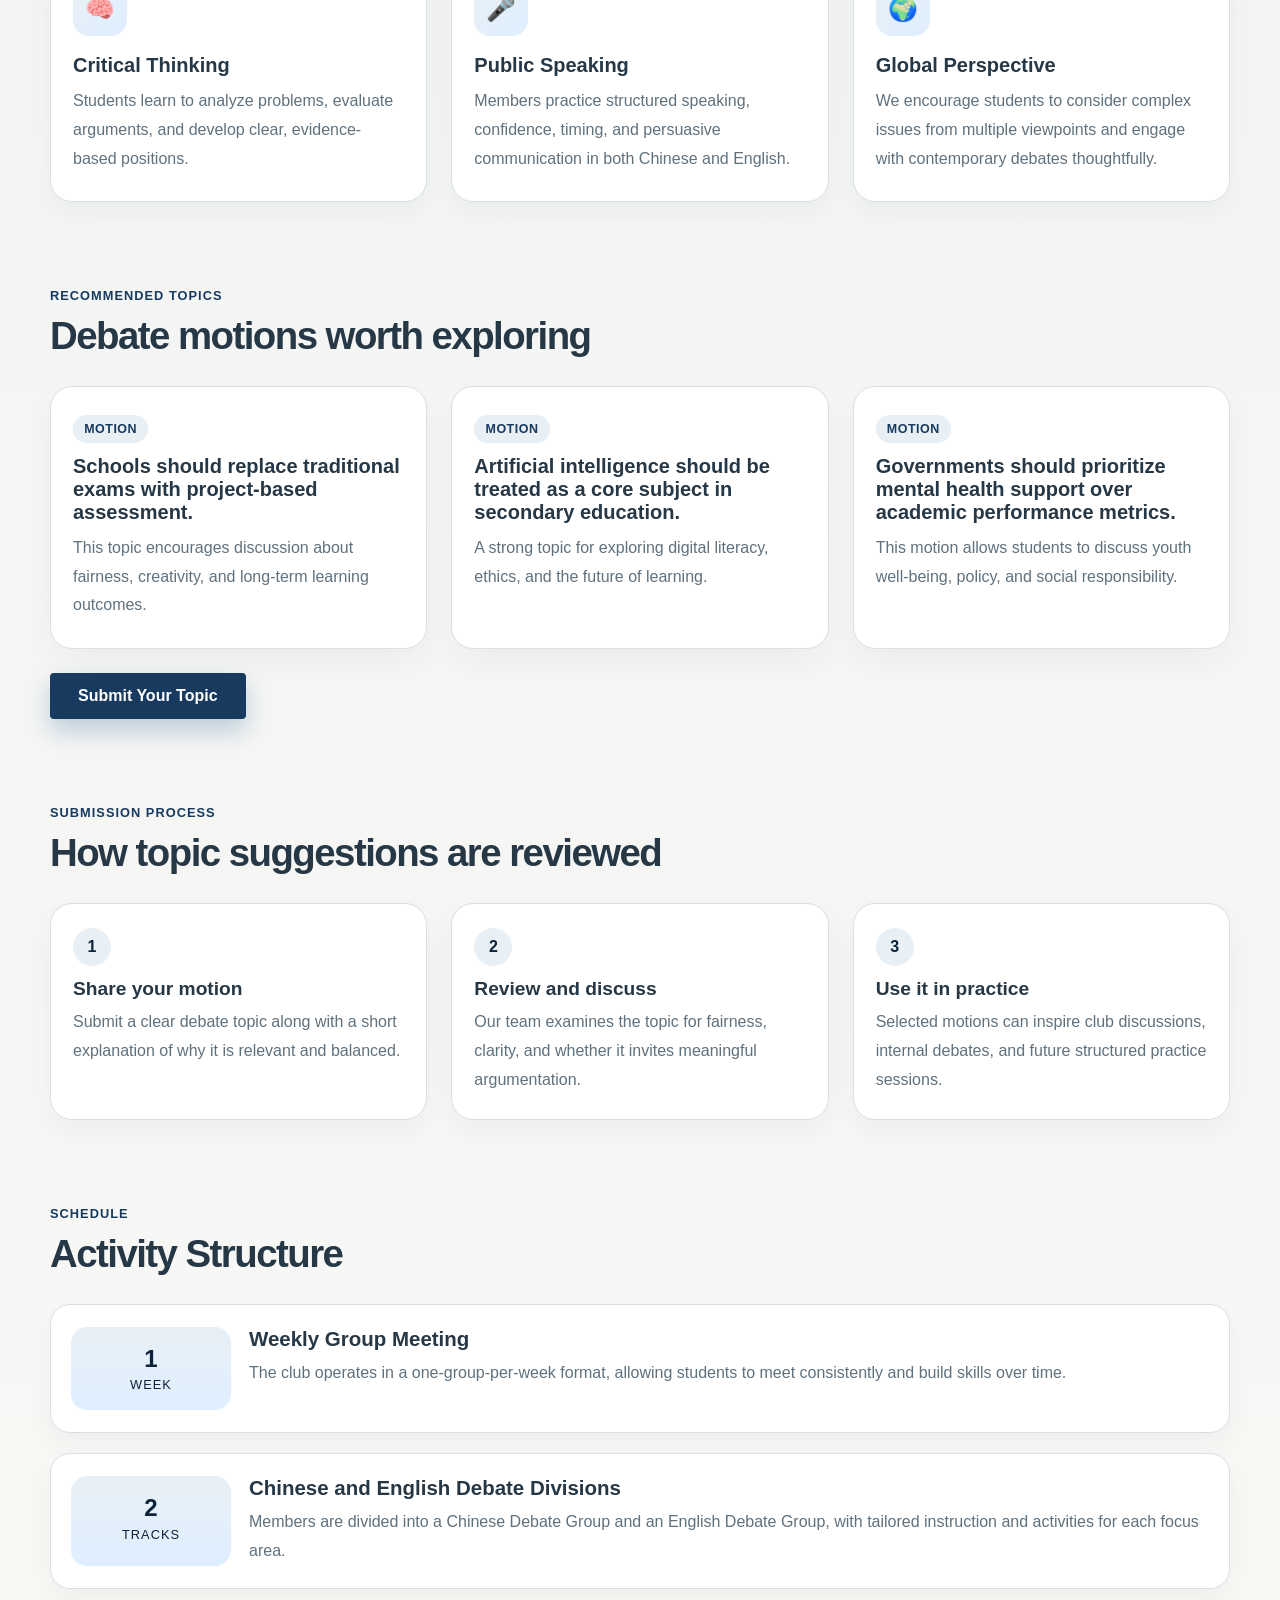
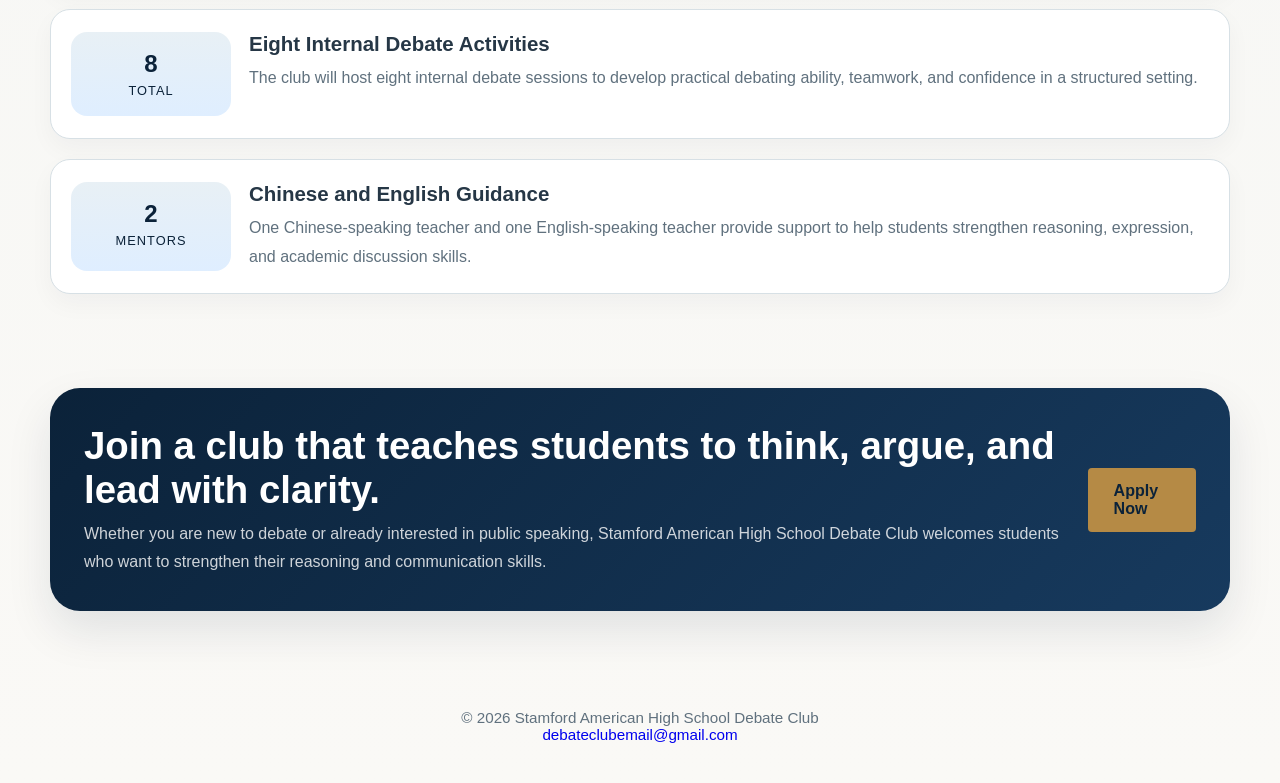
==== commit 32dc2955: "Separate feedback and membership forms" ====
--- a/index.html
+++ b/index.html
@@ -587,8 +587,8 @@
           <a href="about.html">About</a>
           <a href="activities.html">Activities</a>
           <a href="topics.html">Submit Topic</a>
-          <a href="contact.html">Contact</a>
-          <a href="https://docs.google.com/forms/d/e/1FAIpQLSdCevJxWN49QjfQJ-eBzzeomflN6wFePAlfBcm75fVseMZG7w/viewform?usp=dialog" target="_blank" rel="noopener">Join Us</a>
+          <a href="contact.html">Feedback</a>
+          <a href="join.html">Join Us</a>
         </nav>
       </div>
     </header>
@@ -606,7 +606,7 @@
             </p>
 
             <div class="hero-actions">
-              <a class="btn btn-primary" href="https://docs.google.com/forms/d/e/1FAIpQLSdCevJxWN49QjfQJ-eBzzeomflN6wFePAlfBcm75fVseMZG7w/viewform?usp=dialog" target="_blank" rel="noopener">Join the Club</a>
+              <a class="btn btn-primary" href="join.html">Join the Club</a>
               <a class="btn btn-secondary" href="about.html">Learn More</a>
             </div>
 
@@ -842,7 +842,7 @@
                 Whether you are new to debate or already interested in public speaking, Stamford American High School Debate Club welcomes students who want to strengthen their reasoning and communication skills.
               </p>
             </div>
-            <a class="btn" href="https://docs.google.com/forms/d/e/1FAIpQLSdCevJxWN49QjfQJ-eBzzeomflN6wFePAlfBcm75fVseMZG7w/viewform?usp=dialog" target="_blank" rel="noopener">Apply Now</a>
+            <a class="btn" href="join.html">Apply Now</a>
           </div>
         </div>
       </section>
